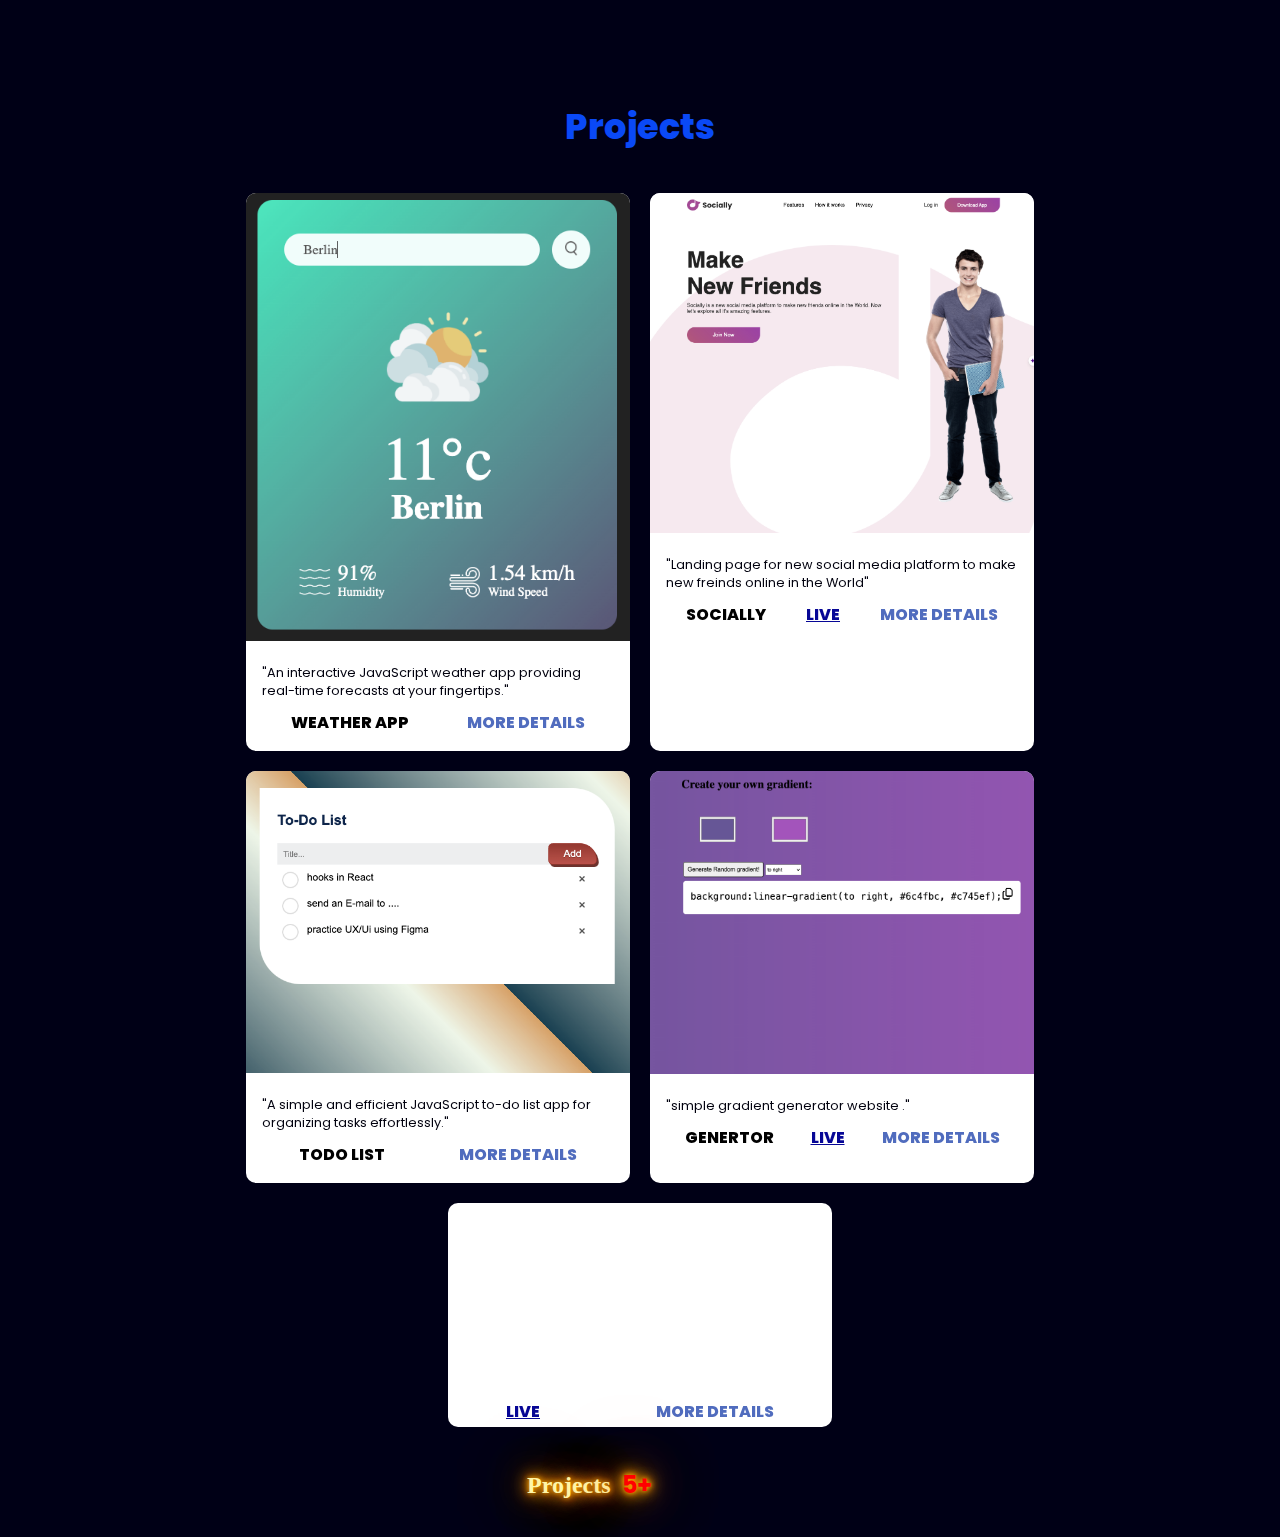
==== projects.html @ 3efa1cd7 "link some website with live" ====
<!DOCTYPE html>
<html lang="en">
  <head>
    <meta charset="UTF-8" />
    <meta name="viewport" content="width=device-width, initial-scale=1.0" />
    <link rel="stylesheet" href="style.css" />
    <title>Projects</title>
  </head>
  <body>
    <section class="projects" id="projects">
      <h2 class="title">Projects</h2>
      <div class="content">
        <div class="project-card">
          <div class="project-image">
            <img src="assets/weatherapp.png" alt="" />
          </div>
          <div class="project-info">
            <p class="project-category">
              "An interactive JavaScript weather app providing real-time
              forecasts at your fingertips."
            </p>
            <strong class="project-title">
              <span>Weather App</span>
              <a
                href="https://github.com/al-kheder/weatherAppJs"
                class="more-details"
                >More details</a
              >
            </strong>
          </div>
        </div>
        <div class="project-card">
          <div class="project-image">
            <img src="assets/socially.png" alt="" />
          </div>
          <div class="project-info">
            <p class="project-category">
              "Landing page for new social media platform to make new freinds
              online in the World"
            </p>
            <strong class="project-title">
              <span>Socially </span>
              <a
                href="https://deft-sopapillas-2646d7.netlify.app/"
                target="_blank"
                >live</a
              >
              <a
                href="https://github.com/al-kheder/socially_landingpage"
                class="more-details"
                >More details</a
              >
            </strong>
          </div>
        </div>
        <div class="project-card">
          <div class="project-image">
            <img src="assets/todoapp.png" alt="" />
          </div>
          <div class="project-info">
            <p class="project-category">
              "A simple and efficient JavaScript to-do list app for organizing
              tasks effortlessly."
            </p>
            <strong class="project-title">
              <span>TODO List </span>
              <a
                href="https://github.com/al-kheder/todolist2"
                class="more-details"
                >More details</a
              >
            </strong>
          </div>
        </div>
        <div class="project-card">
          <div class="project-image">
            <img src="assets/Grediant.png" alt="" />
          </div>
          <div class="project-info">
            <p class="project-category">
              "simple gradient generator website ."
            </p>
            <strong class="project-title">
              <span>genertor </span>
              <a href="https://fantastic-empanada-cce12f.netlify.app/" target="_blank">live</a>
              <a
                href="https://github.com/al-kheder/gradient-generator-background"
                class="more-details"
                >More details</a
              >
            </strong>
          </div>
        </div>
        <div class="project-card">
          <iframe
            width="100%"
            height="80%"
            src="https://fanciful-froyo-595a29.netlify.app/"
            frameborder="0"
          ></iframe>
          <strong class="project-title">
            <a href="https://fanciful-froyo-595a29.netlify.app/" target="_blank"
              >Live</a
            >
            <a
              href="https://github.com/al-kheder/change_website_color_localStorage"
              class="more-details"
              >More details</a
            >
          </strong>
        </div>
      </div>
      <h2 class="projects-counter">
        Projects<span class="number-count"></span>
      </h2>
    </section>
    <script src="/main.js"></script>
  </body>
</html>
---- style.css ----
@import url("https://fonts.googleapis.com/css2?family=Poppins:ital,wght@0,100;0,200;0,300;0,400;0,500;0,600;0,700;0,800;0,900;1,100;1,200;1,300;1,400;1,500;1,600;1,700;1,800;1,900&display=swap");
@import url("https://fonts.googleapis.com/css2?family=Rasa&display=swap");

* {
    font-family: "Poppins", sans-serif;
    margin: 0;
    padding: 0;
    box-sizing: border-box;
    scroll-behavior: smooth;
}

header {
    background-color: #f0f0f0;
    width: 100%;
    position: fixed;
    z-index: 999;
    display: flex;
    justify-content: space-between;
    align-items: center;
    padding: 10px 200px;
    box-shadow: 0 0 10px 0 #000;
}

.logo {
    text-decoration: none;
    color: #3e6cf4;
    text-transform: uppercase;
    font-weight: 700;
    font-size: 1.8em;
}

.navigation a {
    color: #3e6cf4;
    text-decoration: none;
    font-size: 1.1em;
    font-weight: 500;
    padding-left: 30px;
}

.navigation a:hover {
    color: #601cfc;
}

section {
    padding: 100px 200px;
}

.main {
    width: 100%;
    min-height: 100vh;
    display: flex;
    align-items: center;
    background: url(assets/neon-circles-hi-tech-dark-background-loop-5k-8k-7680x4320-8312.png) no-repeat;


    background-size: cover;
    background-position: center;
    background-attachment: fixed;
}

.main h2 {
    color: #fff;
}

.main h2 span {
    display: inline-block;
    margin-top: 10px;
    color: #4e9eff;
    font-size: 3em;
    font-weight: 600;
}

.main h3 {
    color: #fff;
    font-size: 2em;
    font-weight: 700;
    letter-spacing: 1px;
    margin-top: 10px;
    margin-bottom: 30px;
}

.main-btn {
    color: #fff;
    background-color: #3e6cf4;
    text-decoration: none;
    font-size: 1.1em;
    font-weight: 600;
    display: inline-block;
    padding: 0.937em 2.187em;
    letter-spacing: 1px;
    border-radius: 15px;
    margin-bottom: 40px;
    margin-right: 1em;
    transition: 0.7s ease;
}

.btn-cv {
    background: transparent;
}

.main-btn:hover {
    background-color: #0a49f6;
    transform: scale(1.1);
}

.social-icon a {
    color: #fff;
    font-size: 1.7em;
    padding-right: 30px;
}

.title {
    display: flex;
    justify-content: center;
    color: #3e6cf4;
    font-size: 2.2em;
    font-weight: 800;
    margin-bottom: 30px;
}

.projects h2 {
    color: #0a49f6;
}

.content {
    display: flex;
    justify-content: center;
    flex-direction: row;
    flex-wrap: wrap;
}

.card {
    background-color: #fff;
    width: 21.25em;
    box-shadow: 0 5px 25px rgba(1 1 1 / 30%);
    border-radius: 10px;
    padding: 25px;
    margin: 15px;
    transition: 0.7s ease-out;
}

.card:hover {
    transform: scale(1.1);
}

.icon {
    color: #3e6cf4;
    font-size: 8em;
    text-align: center;
}

.info {
    text-align: center;
}

.info h3 {
    color: #3e6cf4;
    font-size: 1.2em;
    font-weight: 700;
    margin: 10px;
}

section.projects {
    position: relative;
    background-color: #000016;

}

.projects .content {
    margin-top: 30px;
}

.project-card {
    background-color: #fff;
   overflow:hidden;
    min-height: 14em;
    width: 24em;
    overflow: hidden;
    border-radius: 10px;
    margin: 10px;
    filter: grayscale(40%);
    transition: 0.9s ease-in-out;
}

.project-card:hover {
    transform: scale(1.1);
    filter: grayscale(0);
}

.project-card:hover .project-image {
    opacity: 0.9;
}

.project-image img {
    width: 100%;
}

.project-info {
    padding: 1em;
}

.project-category {
    font-size: 0.8em;
    color: #000016;
}

.project-title {
    display: flex;
    justify-content: space-around;
    text-transform: uppercase;
    font-weight: 800;
    margin-top: 10px;
}

.more-details {
    text-decoration: none;
    color: #3e6cf4;
}

.more-details:hover {
    color: #601cfc;
}

.contact .icon {
    font-size: 4.5em;

}

.contact .info h3 {
    color: #000;
}

.contact .info a {
    font-size: 1.5em;
    text-decoration: none;
}

.contact .info a:hover {
    cursor: pointer;
}

section .projects-counter {
    position: absolute;
    right: 48%;
    padding: 10px;
    margin-top: 20px;
    text-shadow: 0 0 5px #ffa500, 0 0 15px #ffa500, 0 0 20px #ffa500, 0 0 40px #ffa500, 0 0 60px #ff0000, 0 0 10px #ff8d00, 0 0 98px #ff0000;
    color: #fff6a9;
    font-family: "Sacramento", cursive;
    text-align: center;
    animation: blink 12s infinite;
    -webkit-animation: blink 12s infinite;
}

section .number-count {
    padding: 5px;
    margin-left: 6px;
    font-size:1em;
    color:#ff0000;
}
div .contact-whatsapp{
    display: flex;
  justify-content:space-around;
}
div .whatsapp{ 
    width: 20rem;
    height: 20rem;
     
 }

@-webkit-keyframes blink {

    20%,
    24%,
    55% {
        color: #111;
        text-shadow: none;
    }

    0%,
    19%,
    21%,
    23%,
    25%,
    54%,
    56%,
    100% {
        text-shadow: 0 0 5px #ffa500, 0 0 15px #ffa500, 0 0 20px #ffa500, 0 0 40px #ffa500, 0 0 60px #ff0000, 0 0 10px #ff8d00, 0 0 98px #ff0000;
        color: #fff6a9;
    }
}
@keyframes blink {
    20%,
    24%,
    55% {
        color: #111;
        text-shadow: none;
    }
    0%,
    19%,
    21%,
    23%,
    25%,
    54%,
    56%,
    100% {
        text-shadow: 0 0 5px #ffa500, 0 0 15px #ffa500, 0 0 20px #ffa500, 0 0 40px #ffa500, 0 0 60px #ff0000, 0 0 10px #ff8d00, 0 0 98px #ff0000;
        color: #fff6a9;
    }
}

/* footer */
.footer {
    background-image:linear-gradient(
        to right,
        #2980b9 20%,
        #27ae60 20%,
        #27ae60 40%,
        #d35400 40%,
        #d35400 60%,
        #8e44ad 60%,
        #8e44ad 80%,
        #c0392b 80%
    );
    background-color: #000016;
    color: #fff;
    padding: 1em;
    display: flex;
    justify-content: space-between;
}

.footer-title {
    font-size: 1.3em;
    font-weight: 600;
}

.footer-title span {
    color: #8ff284;

}

.footer .social-icon a {
    font-size: 1.3em;
    padding: 0 12px 0 0;
}

@media (max-width:1023px) {
    header {
        padding: 12px 20px;
    }

    .navigation a {
        padding-left: 10px;
    }

    .title {
        font-size: 1.8em;
    }

    section {
        padding: 80px 20px;
    }

    .main content h2 {
        font-size: 1em;
    }

    .main-content h3 {
        font-size: 1.6em;
    }

    .content {
        flex-direction: column;
        align-items: center;
    }
}

@media(max-width:641px) {
    body {
        font-size: 12px;
    }

    .main-content h2 {
        font-size: 0.8em;
    }

    .main-content h3 {
        font-size: 1.4em;
    }
}

@media(max-width:300px) {
    body {
        font-size: 10px;

    }
}
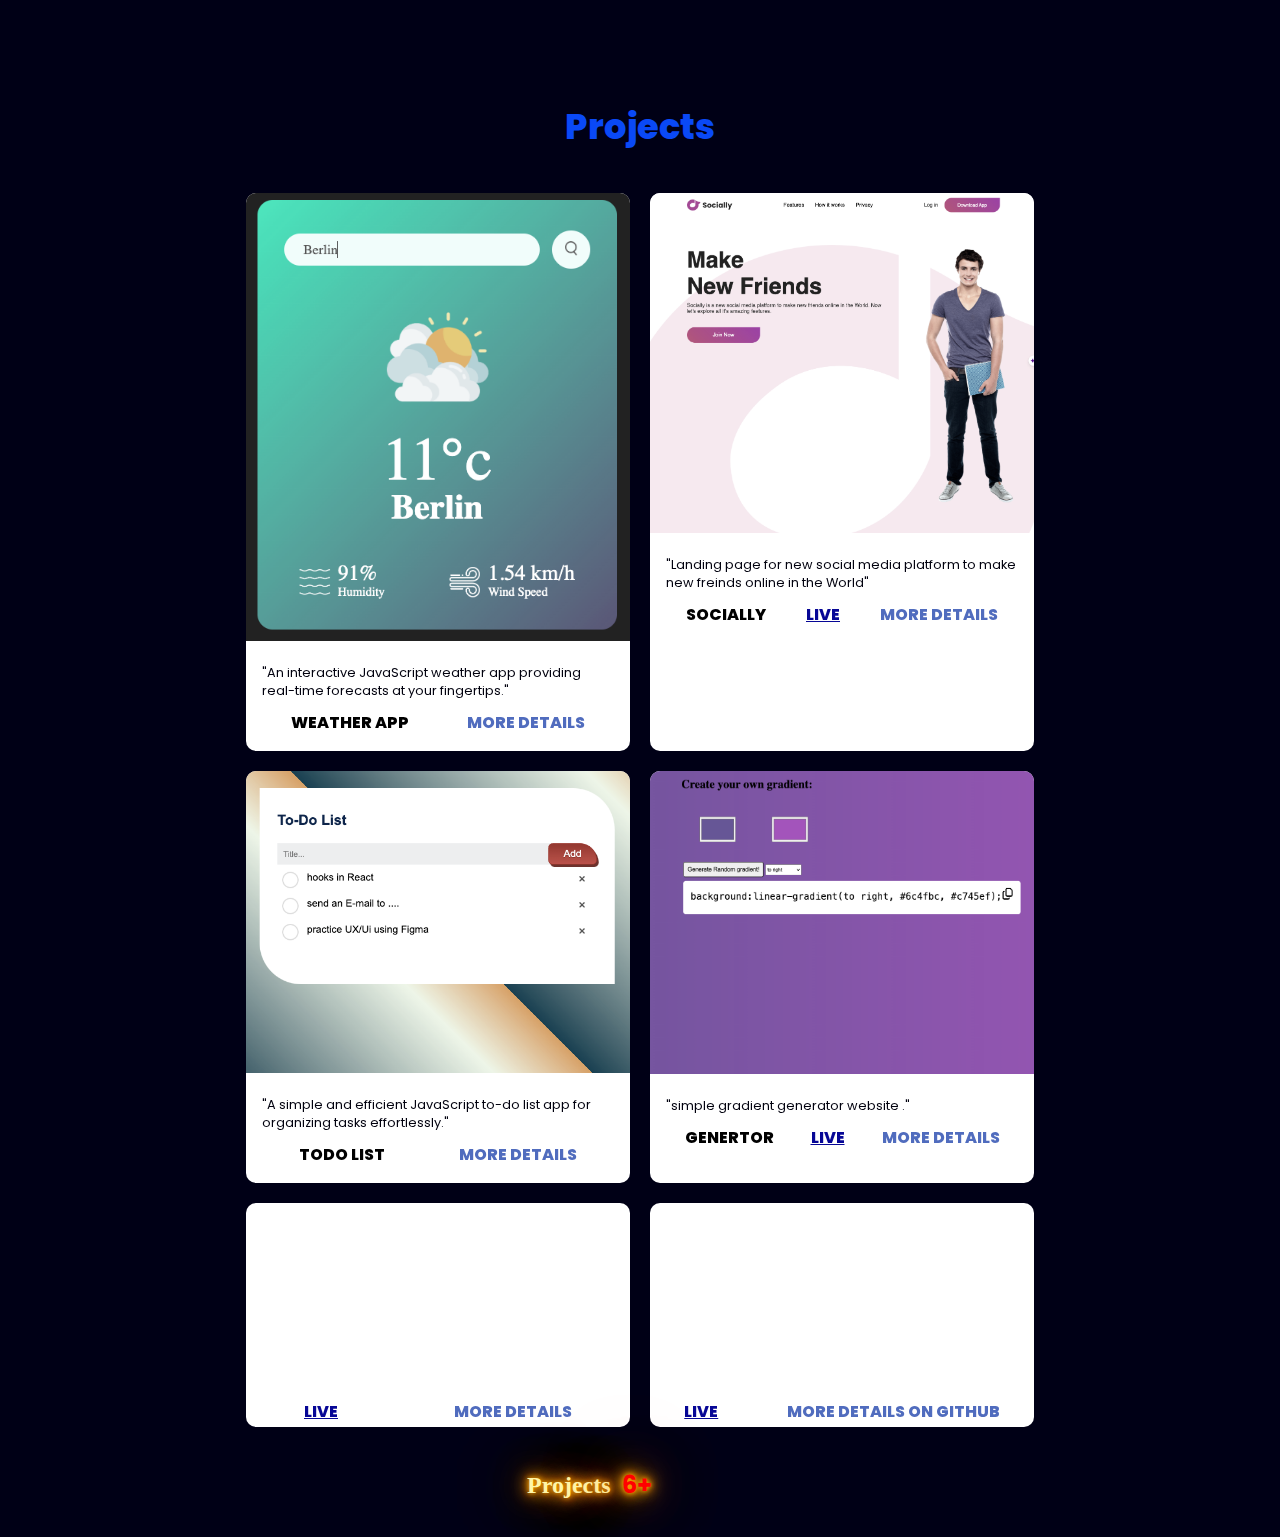
==== commit ee7758e5: "add new project with name requsting loan" ====
--- a/projects.html
+++ b/projects.html
@@ -82,7 +82,11 @@
             </p>
             <strong class="project-title">
               <span>genertor </span>
-              <a href="https://fantastic-empanada-cce12f.netlify.app/" target="_blank">live</a>
+              <a
+                href="https://fantastic-empanada-cce12f.netlify.app/"
+                target="_blank"
+                >live</a
+              >
               <a
                 href="https://github.com/al-kheder/gradient-generator-background"
                 class="more-details"
@@ -109,7 +113,26 @@
             >
           </strong>
         </div>
+        <!-- new -->
+        <div class="project-card">
+          <iframe
+            width="100%"
+            height="80%"
+            src="https://loanform.alitecno.com/"
+            frameborder="0"
+          ></iframe>
+          <strong class="project-title">
+            <a href="https://loanform.alitecno.com/" target="_blank">Live</a>
+            <a
+              href="https://github.com/al-kheder/requesting-loanform"
+              class="more-details"
+              >More details on Github</a
+            >
+          </strong>
+        </div>
+        <!-- new -->
       </div>
+
       <h2 class="projects-counter">
         Projects<span class="number-count"></span>
       </h2>
